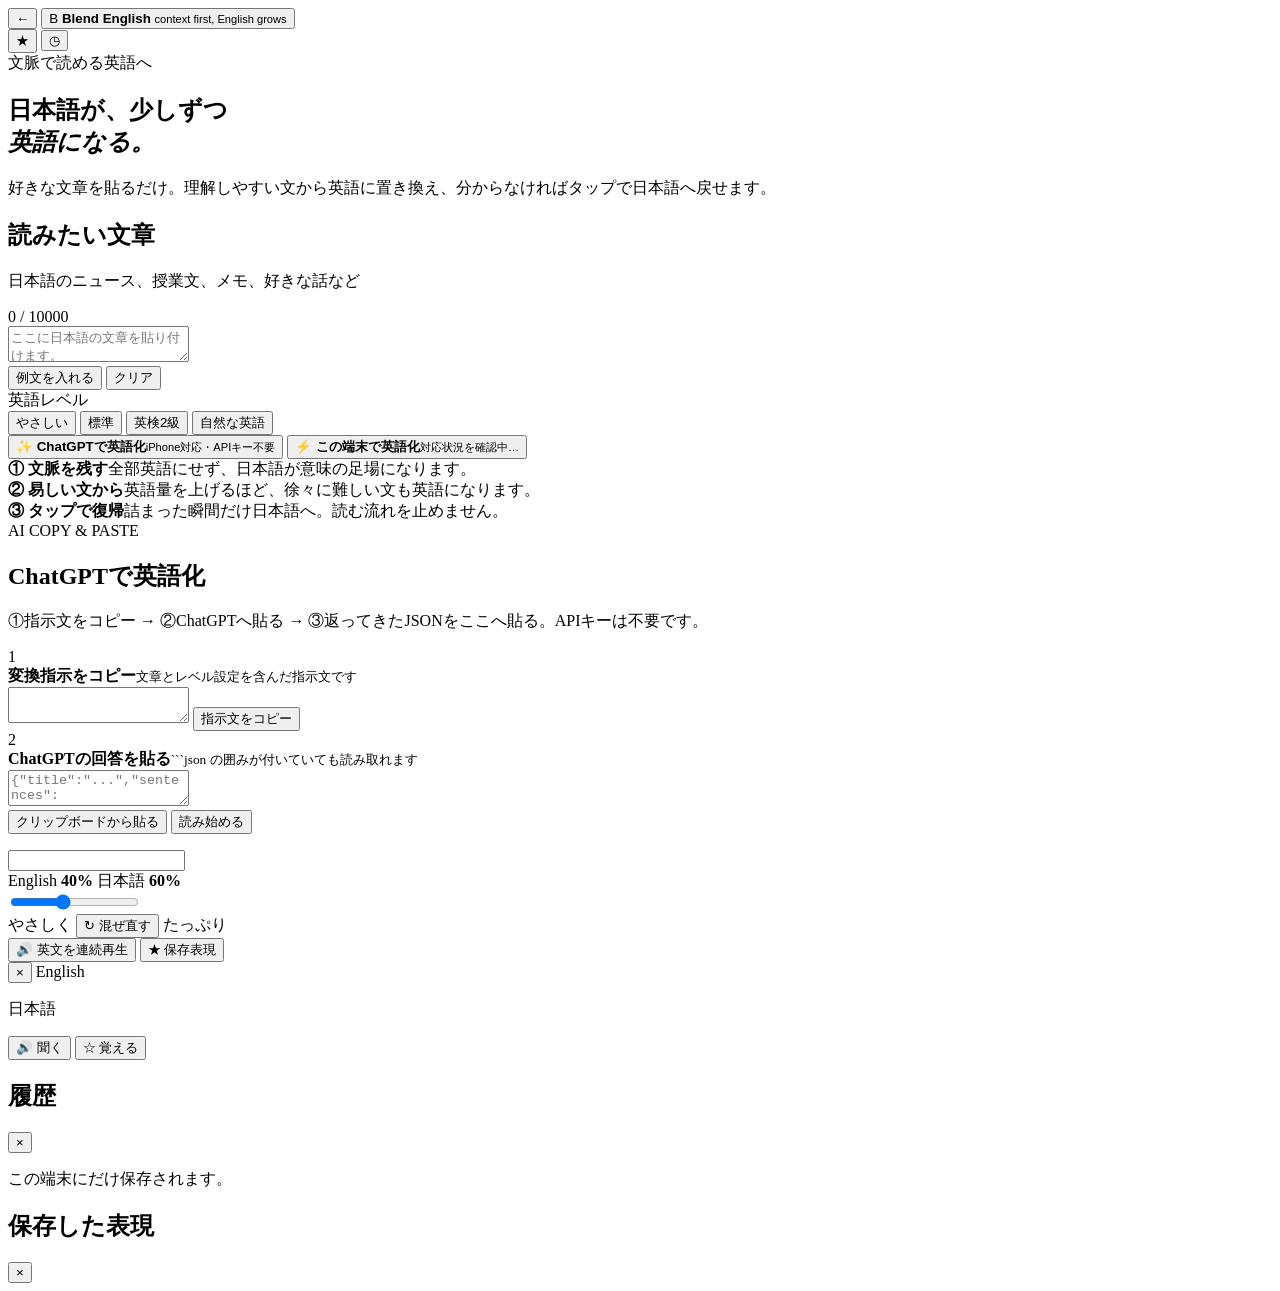
==== index.html @ dd26096a "Add Blend English app shell" ====
<!doctype html>
<html lang="ja">
<head>
  <meta charset="utf-8" />
  <meta name="viewport" content="width=device-width,initial-scale=1,viewport-fit=cover" />
  <meta name="theme-color" content="#f7f5ef" />
  <meta name="description" content="日本語の文脈を残しながら、理解しやすい文から英語に置き換える混合リーダー。" />
  <link rel="manifest" href="manifest.webmanifest" />
  <link rel="icon" href="icons/icon-192.png" />
  <link rel="apple-touch-icon" href="icons/icon-192.png" />
  <link rel="stylesheet" href="styles.css" />
  <title>Blend English</title>
</head>
<body>
  <div id="app">
    <header class="topbar">
      <button class="icon-btn hidden" id="backBtn" aria-label="戻る">←</button>
      <button class="brand" id="homeBtn" aria-label="ホーム">
        <span class="brand-mark">B</span>
        <span>
          <strong>Blend English</strong>
          <small>context first, English grows</small>
        </span>
      </button>
      <div class="top-actions">
        <button class="icon-btn" id="savedBtn" aria-label="保存した表現">★</button>
        <button class="icon-btn" id="historyBtn" aria-label="履歴">◷</button>
      </div>
    </header>

    <main>
      <section id="homeView" class="view active">
        <div class="hero">
          <span class="eyebrow">文脈で読める英語へ</span>
          <h1>日本語が、少しずつ<br><em>英語になる。</em></h1>
          <p>好きな文章を貼るだけ。理解しやすい文から英語に置き換え、分からなければタップで日本語へ戻せます。</p>
        </div>

        <section class="card input-card">
          <div class="section-head">
            <div>
              <h2>読みたい文章</h2>
              <p>日本語のニュース、授業文、メモ、好きな話など</p>
            </div>
            <span id="charCount">0 / 10000</span>
          </div>
          <textarea id="sourceText" maxlength="10000" placeholder="ここに日本語の文章を貼り付けます。&#10;&#10;例：今日は放課後に図書館へ行った。読みたかった本を見つけて、気づけば一時間も読んでいた。"></textarea>

          <div class="quick-row">
            <button class="text-btn" id="sampleBtn">例文を入れる</button>
            <button class="text-btn" id="clearBtn">クリア</button>
          </div>

          <div class="level-block">
            <span class="label">英語レベル</span>
            <div class="chips" id="levelChips">
              <button data-level="easy">やさしい</button>
              <button data-level="standard" class="selected">標準</button>
              <button data-level="eiken2">英検2級</button>
              <button data-level="advanced">自然な英語</button>
            </div>
          </div>

          <div class="create-actions">
            <button class="primary-btn" id="aiPrepBtn">
              <span>✨</span>
              <span><strong>ChatGPTで英語化</strong><small>iPhone対応・APIキー不要</small></span>
            </button>
            <button class="secondary-btn" id="browserTranslateBtn">
              <span>⚡</span>
              <span><strong>この端末で英語化</strong><small id="browserAiStatus">対応状況を確認中…</small></span>
            </button>
          </div>
        </section>

        <section class="mini-info">
          <article><strong>① 文脈を残す</strong><span>全部英語にせず、日本語が意味の足場になります。</span></article>
          <article><strong>② 易しい文から</strong><span>英語量を上げるほど、徐々に難しい文も英語になります。</span></article>
          <article><strong>③ タップで復帰</strong><span>詰まった瞬間だけ日本語へ。読む流れを止めません。</span></article>
        </section>
      </section>

      <section id="importView" class="view">
        <div class="page-title">
          <span class="eyebrow">AI COPY & PASTE</span>
          <h1>ChatGPTで英語化</h1>
          <p>①指示文をコピー → ②ChatGPTへ貼る → ③返ってきたJSONをここへ貼る。APIキーは不要です。</p>
        </div>

        <section class="card">
          <div class="step-head"><span>1</span><div><strong>変換指示をコピー</strong><small>文章とレベル設定を含んだ指示文です</small></div></div>
          <textarea id="promptOutput" class="mono" readonly></textarea>
          <button class="primary-btn compact" id="copyPromptBtn">指示文をコピー</button>
        </section>

        <section class="card">
          <div class="step-head"><span>2</span><div><strong>ChatGPTの回答を貼る</strong><small>```json の囲みが付いていても読み取れます</small></div></div>
          <textarea id="jsonInput" class="mono" placeholder='{"title":"...","sentences":[{"ja":"...","en":"...","difficulty":1}]}'></textarea>
          <div class="inline-actions">
            <button class="secondary-btn compact" id="pasteJsonBtn">クリップボードから貼る</button>
            <button class="primary-btn compact" id="importJsonBtn">読み始める</button>
          </div>
          <p class="error-text hidden" id="jsonError"></p>
        </section>
      </section>

      <section id="readerView" class="view">
        <div class="reader-toolbar">
          <div class="reader-title-wrap">
            <input id="readerTitle" class="reader-title" aria-label="タイトル" />
            <span id="readerMeta"></span>
          </div>

          <div class="mix-control card">
            <div class="mix-head">
              <span>English <strong id="mixValue">40%</strong></span>
              <span>日本語 <strong id="jaValue">60%</strong></span>
            </div>
            <input id="mixSlider" type="range" min="0" max="100" step="10" value="40" />
            <div class="mix-foot">
              <span>やさしく</span>
              <button id="remixBtn" class="text-btn">↻ 混ぜ直す</button>
              <span>たっぷり</span>
            </div>
          </div>
        </div>

        <article id="readerArticle" class="reader-article card" aria-live="polite"></article>

        <div class="reader-bottom">
          <button id="speakAllBtn">🔊 英文を連続再生</button>
          <button id="readerSavedBtn">★ 保存表現</button>
        </div>
      </section>
    </main>
  </div>

  <div id="sentenceSheet" class="sheet hidden" role="dialog" aria-modal="true">
    <div class="sheet-backdrop" data-close-sheet></div>
    <div class="sheet-panel">
      <div class="sheet-handle"></div>
      <button class="sheet-close" data-close-sheet>×</button>
      <span class="sheet-label">English</span>
      <p id="sheetEn" class="sheet-en"></p>
      <span class="sheet-label">日本語</span>
      <p id="sheetJa" class="sheet-ja"></p>
      <div class="sheet-actions">
        <button id="sheetSpeakBtn">🔊 聞く</button>
        <button id="sheetSaveBtn">☆ 覚える</button>
      </div>
    </div>
  </div>

  <div id="historyModal" class="modal hidden" role="dialog" aria-modal="true">
    <div class="modal-backdrop" data-close-modal="historyModal"></div>
    <section class="modal-panel">
      <div class="modal-head"><h2>履歴</h2><button data-close-modal="historyModal">×</button></div>
      <p class="modal-note">この端末にだけ保存されます。</p>
      <div id="historyList" class="list"></div>
    </section>
  </div>

  <div id="savedModal" class="modal hidden" role="dialog" aria-modal="true">
    <div class="modal-backdrop" data-close-modal="savedModal"></div>
    <section class="modal-panel">
      <div class="modal-head"><h2>保存した表現</h2><button data-close-modal="savedModal">×</button></div>
      <div id="savedList" class="list"></div>
    </section>
  </div>

  <div id="toast" class="toast hidden" role="status"></div>
  <script src="app.js"></script>
</body>
</html>
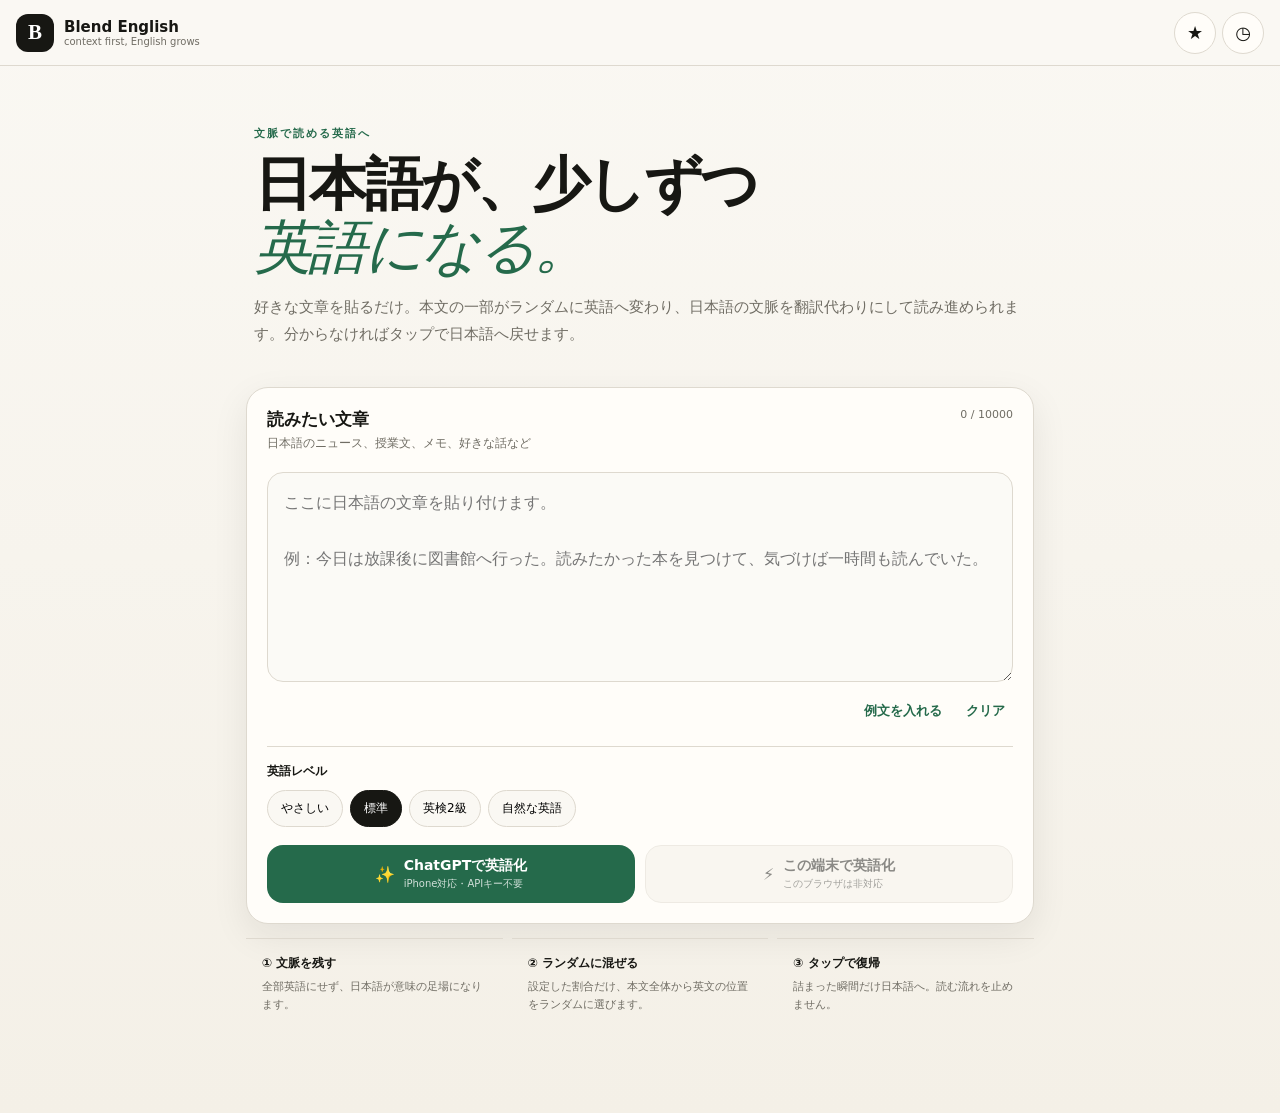
==== commit e2bfca60: "Explain random Japanese-English mixing" ====
--- a/index.html
+++ b/index.html
@@ -4,7 +4,7 @@
   <meta charset="utf-8" />
   <meta name="viewport" content="width=device-width,initial-scale=1,viewport-fit=cover" />
   <meta name="theme-color" content="#f7f5ef" />
-  <meta name="description" content="日本語の文脈を残しながら、理解しやすい文から英語に置き換える混合リーダー。" />
+  <meta name="description" content="日本語本文の一部をランダムに英語へ置き換え、日英ミックスで読む混合リーダー。" />
   <link rel="manifest" href="manifest.webmanifest" />
   <link rel="icon" href="icons/icon-192.png" />
   <link rel="apple-touch-icon" href="icons/icon-192.png" />
@@ -33,7 +33,7 @@
         <div class="hero">
           <span class="eyebrow">文脈で読める英語へ</span>
           <h1>日本語が、少しずつ<br><em>英語になる。</em></h1>
-          <p>好きな文章を貼るだけ。理解しやすい文から英語に置き換え、分からなければタップで日本語へ戻せます。</p>
+          <p>好きな文章を貼るだけ。本文の一部がランダムに英語へ変わり、日本語の文脈を翻訳代わりにして読み進められます。分からなければタップで日本語へ戻せます。</p>
         </div>
 
         <section class="card input-card">
@@ -75,7 +75,7 @@
 
         <section class="mini-info">
           <article><strong>① 文脈を残す</strong><span>全部英語にせず、日本語が意味の足場になります。</span></article>
-          <article><strong>② 易しい文から</strong><span>英語量を上げるほど、徐々に難しい文も英語になります。</span></article>
+          <article><strong>② ランダムに混ぜる</strong><span>設定した割合だけ、本文全体から英文の位置をランダムに選びます。</span></article>
           <article><strong>③ タップで復帰</strong><span>詰まった瞬間だけ日本語へ。読む流れを止めません。</span></article>
         </section>
       </section>
--- a/styles.css
+++ b/styles.css
@@ -0,0 +1 @@
+:root{--bg:#f6f3ec;--paper:#fffdf9;--ink:#171713;--muted:#706d64;--line:#ded9cf;--accent:#256a4b;--soft:#e7f1eb;--shadow:0 12px 36px rgba(31,28,20,.08);font-family:ui-rounded,"Hiragino Sans","Yu Gothic",system-ui,-apple-system,sans-serif}*{box-sizing:border-box}html{background:var(--bg);color:var(--ink);-webkit-text-size-adjust:100%}body{margin:0;min-height:100vh;background:linear-gradient(#faf8f3,#f4f0e7);padding-bottom:calc(24px + env(safe-area-inset-bottom))}button,input,textarea{font:inherit}button{cursor:pointer}.hidden{display:none!important}.topbar{min-height:66px;position:sticky;top:0;z-index:20;display:flex;align-items:center;gap:10px;padding:calc(8px + env(safe-area-inset-top)) max(16px,env(safe-area-inset-right)) 8px max(16px,env(safe-area-inset-left));background:rgba(250,248,243,.94);backdrop-filter:blur(18px);border-bottom:1px solid var(--line)}.brand{display:flex;align-items:center;gap:10px;border:0;background:transparent;text-align:left;padding:0;min-width:0;flex:1;color:inherit}.brand-mark{display:grid;place-items:center;width:38px;height:38px;border-radius:12px;background:var(--ink);color:#fff;font:700 21px Georgia}.brand strong{display:block;font-size:15px}.brand small{display:block;color:var(--muted);font-size:10px}.top-actions{display:flex;gap:6px}.icon-btn{width:42px;height:42px;border:1px solid var(--line);background:var(--paper);border-radius:50%;font-size:18px;color:inherit}main{width:min(820px,100%);margin:auto;padding:24px max(16px,env(safe-area-inset-left)) 60px}.view{display:none}.view.active{display:block}.hero{padding:32px 8px 24px}.eyebrow{font-size:11px;letter-spacing:.18em;font-weight:800;color:var(--accent)}.hero h1,.page-title h1{font-size:clamp(34px,9vw,58px);line-height:1.08;letter-spacing:-.045em;margin:12px 0 14px}.hero h1 em{font-family:Georgia,serif;font-weight:500;color:var(--accent)}.hero p,.page-title p{color:var(--muted);line-height:1.8;font-size:15px}.card{background:var(--paper);border:1px solid var(--line);border-radius:22px;box-shadow:var(--shadow)}.input-card{padding:20px}.section-head{display:flex;justify-content:space-between;gap:12px}.section-head h2{font-size:17px;margin:0}.section-head p{font-size:12px;color:var(--muted);margin:4px 0}.section-head>span{font-size:11px;color:var(--muted)}textarea{width:100%;border:1px solid var(--line);background:#fbfaf6;border-radius:16px;padding:16px;color:inherit;resize:vertical;line-height:1.75}#sourceText{min-height:210px;margin-top:16px;font-size:16px}.quick-row{display:flex;justify-content:flex-end;gap:8px;margin:8px 0 18px}.text-btn{border:0;background:transparent;color:var(--accent);font-size:13px;font-weight:700;padding:8px}.level-block{border-top:1px solid var(--line);padding-top:16px}.label{display:block;font-size:12px;font-weight:800;margin-bottom:10px}.chips{display:flex;gap:7px;flex-wrap:wrap}.chips button{border:1px solid var(--line);background:#faf8f3;border-radius:999px;padding:9px 13px;font-size:12px}.chips button.selected{background:var(--ink);border-color:var(--ink);color:#fff}.create-actions{display:grid;grid-template-columns:1fr 1fr;gap:10px;margin-top:18px}.primary-btn,.secondary-btn{min-height:58px;border-radius:16px;padding:10px 14px;display:flex;align-items:center;justify-content:center;gap:9px;border:0;text-align:left}.primary-btn{background:var(--accent);color:#fff}.secondary-btn{background:#f4f1e9;color:inherit;border:1px solid var(--line)}.primary-btn strong,.secondary-btn strong{display:block;font-size:14px}.primary-btn small,.secondary-btn small{display:block;font-size:10px;opacity:.78;margin-top:2px}.primary-btn.compact,.secondary-btn.compact{min-height:46px;font-weight:800;text-align:center}.secondary-btn:disabled{opacity:.5}.mini-info{display:grid;grid-template-columns:repeat(3,1fr);gap:9px;margin-top:14px}.mini-info article{padding:16px;border-top:1px solid var(--line)}.mini-info strong{display:block;font-size:12px}.mini-info span{display:block;color:var(--muted);font-size:11px;line-height:1.6;margin-top:6px}.page-title{padding:22px 8px}.page-title h1{font-size:36px}.step-head{display:flex;gap:12px;align-items:center;margin-bottom:14px}.step-head>span{display:grid;place-items:center;width:32px;height:32px;border-radius:50%;background:var(--soft);color:var(--accent);font-weight:900}.step-head strong,.step-head small{display:block}.step-head small{font-size:11px;color:var(--muted);margin-top:3px}#importView .card{padding:18px;margin-bottom:12px}.mono{font-family:ui-monospace,SFMono-Regular,Menlo,monospace;font-size:11px;min-height:210px}.inline-actions{display:flex;gap:8px;margin-top:10px}.inline-actions>*{flex:1}.error-text{color:#a5382b;font-size:12px}.reader-toolbar{display:grid;gap:12px;margin-bottom:12px}.reader-title-wrap{padding:4px}.reader-title{width:100%;border:0;background:transparent;font-size:24px;font-weight:800;color:inherit;padding:2px 0}.reader-title-wrap>span{display:block;color:var(--muted);font-size:11px;margin-top:5px}.mix-control{padding:15px 16px}.mix-head,.mix-foot{display:flex;justify-content:space-between;align-items:center;font-size:12px}.mix-head strong{font-size:16px}.mix-foot{font-size:10px;color:var(--muted)}#mixSlider{width:100%;accent-color:var(--accent);margin:10px 0}.reader-article{padding:clamp(18px,5vw,34px);font-family:"Hiragino Mincho ProN","Yu Mincho",Georgia,serif;font-size:clamp(18px,4.8vw,22px);line-height:2.05;min-height:280px}.sentence{border:0;background:transparent;padding:0 2px;color:inherit;font:inherit;line-height:inherit;text-align:left;border-radius:5px}.sentence.english{font-family:Georgia,serif;background:linear-gradient(transparent 62%,rgba(37,106,75,.16) 62%);color:#163d2d}.reader-bottom,.sheet-actions{display:grid;grid-template-columns:1fr 1fr;gap:8px;margin-top:12px}.reader-bottom button,.sheet-actions button{min-height:46px;border:1px solid var(--line);background:var(--paper);border-radius:14px;font-weight:800;color:inherit}.sheet{position:fixed;inset:0;z-index:50}.sheet-backdrop,.modal-backdrop{position:absolute;inset:0;background:rgba(18,18,15,.32);backdrop-filter:blur(4px)}.sheet-panel{position:absolute;left:0;right:0;bottom:0;background:var(--paper);border-radius:24px 24px 0 0;padding:12px 20px calc(20px + env(safe-area-inset-bottom));max-height:70vh;overflow:auto}.sheet-handle{width:40px;height:4px;border-radius:99px;background:var(--line);margin:0 auto 14px}.sheet-close{position:absolute;right:14px;top:12px;border:0;background:transparent;font-size:25px;color:inherit}.sheet-label{font-size:10px;letter-spacing:.12em;font-weight:800;color:var(--muted)}.sheet-en{font:21px/1.6 Georgia,serif}.sheet-ja{font-size:15px;line-height:1.8}.modal{position:fixed;inset:0;z-index:45}.modal-panel{position:absolute;top:max(70px,env(safe-area-inset-top));right:12px;bottom:12px;width:min(430px,calc(100% - 24px));background:var(--paper);border-radius:24px;padding:18px;overflow:auto;box-shadow:var(--shadow)}.modal-head{display:flex;justify-content:space-between;align-items:center}.modal-head h2{margin:0}.modal-head button{border:0;background:transparent;font-size:25px;color:inherit}.modal-note{color:var(--muted);font-size:11px}.list{display:grid;gap:8px;margin-top:14px}.list-item{border:1px solid var(--line);border-radius:15px;padding:13px;background:#fbfaf6}.list-item strong{display:block}.list-item small,.list-item p{display:block;color:var(--muted);font-size:11px;line-height:1.6}.list-actions{display:flex;gap:7px;margin-top:10px}.list-actions button{border:1px solid var(--line);background:var(--paper);border-radius:10px;padding:7px 10px}.toast{position:fixed;left:50%;bottom:calc(18px + env(safe-area-inset-bottom));transform:translateX(-50%);z-index:80;background:var(--ink);color:#fff;padding:11px 15px;border-radius:999px;font-size:12px;box-shadow:var(--shadow)}.empty{padding:30px 10px;text-align:center;color:var(--muted)}@media(max-width:620px){.brand small{display:none}.create-actions{grid-template-columns:1fr}.mini-info{grid-template-columns:1fr}.inline-actions{flex-direction:column}}@media(prefers-color-scheme:dark){:root{--bg:#151714;--paper:#1d201c;--ink:#f3f1e9;--muted:#aaa89f;--line:#383b35;--accent:#80d3a6;--soft:#25382d}body{background:#151714}.topbar{background:rgba(24,26,23,.94)}textarea,.secondary-btn,.chips button,.list-item{background:#20231f}.sentence.english{color:#a6e9c2}}
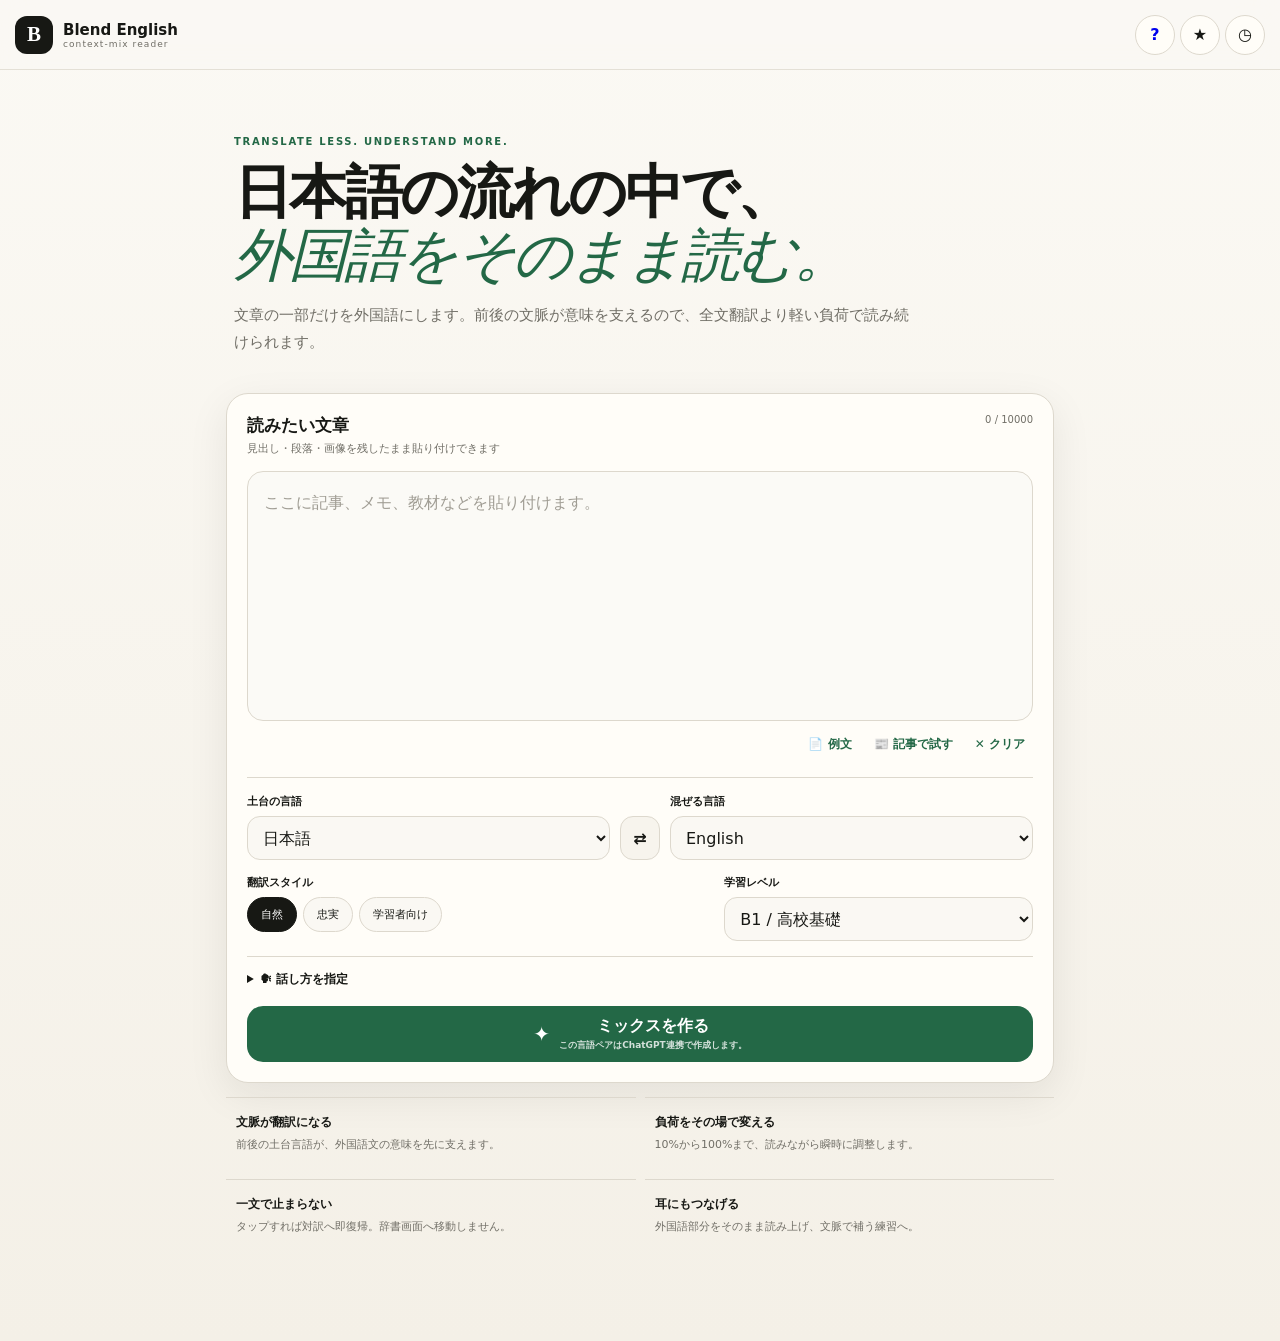
==== commit cef2b249: "Align reader with Mazelingo core and add adaptive learning features" ====
--- a/index.html
+++ b/index.html
@@ -1,174 +1,65 @@
 <!doctype html>
 <html lang="ja">
 <head>
-  <meta charset="utf-8" />
-  <meta name="viewport" content="width=device-width,initial-scale=1,viewport-fit=cover" />
-  <meta name="theme-color" content="#f7f5ef" />
-  <meta name="description" content="日本語本文の一部をランダムに英語へ置き換え、日英ミックスで読む混合リーダー。" />
-  <link rel="manifest" href="manifest.webmanifest" />
-  <link rel="icon" href="icons/icon-192.png" />
-  <link rel="apple-touch-icon" href="icons/icon-192.png" />
-  <link rel="stylesheet" href="styles.css" />
+  <meta charset="utf-8">
+  <meta name="viewport" content="width=device-width,initial-scale=1,viewport-fit=cover">
+  <meta name="theme-color" content="#f7f4ed">
+  <meta name="description" content="日本語と外国語を文単位で混ぜ、文脈から意味をつかむ多言語ミックスリーダー。">
+  <link rel="manifest" href="manifest.webmanifest">
+  <link rel="apple-touch-icon" href="icons/icon-192.png">
+  <link rel="icon" href="icons/icon-192.png">
+  <link rel="stylesheet" href="styles.css">
   <title>Blend English</title>
 </head>
 <body>
-  <div id="app">
-    <header class="topbar">
-      <button class="icon-btn hidden" id="backBtn" aria-label="戻る">←</button>
-      <button class="brand" id="homeBtn" aria-label="ホーム">
-        <span class="brand-mark">B</span>
-        <span>
-          <strong>Blend English</strong>
-          <small>context first, English grows</small>
-        </span>
-      </button>
-      <div class="top-actions">
-        <button class="icon-btn" id="savedBtn" aria-label="保存した表現">★</button>
-        <button class="icon-btn" id="historyBtn" aria-label="履歴">◷</button>
+<div id="app">
+  <header class="topbar">
+    <button id="backBtn" class="round-btn hidden" aria-label="戻る">←</button>
+    <button id="homeBtn" class="brand" aria-label="ホーム">
+      <span class="brand-mark">B</span>
+      <span class="brand-copy"><strong>Blend English</strong><small>context-mix reader</small></span>
+    </button>
+    <nav class="top-actions" aria-label="メニュー">
+      <a class="round-btn" href="manual.html" aria-label="使い方">?</a>
+      <button id="savedBtn" class="round-btn" aria-label="保存した表現">★</button>
+      <button id="historyBtn" class="round-btn" aria-label="履歴">◷</button>
+    </nav>
+  </header>
+  <main>
+    <section id="homeView" class="view active">
+      <div class="hero">
+        <span class="eyebrow">TRANSLATE LESS. UNDERSTAND MORE.</span>
+        <h1>日本語の流れの中で、<br><em>外国語をそのまま読む。</em></h1>
+        <p>文章の一部だけを外国語にします。前後の文脈が意味を支えるので、全文翻訳より軽い負荷で読み続けられます。</p>
       </div>
-    </header>
-
-    <main>
-      <section id="homeView" class="view active">
-        <div class="hero">
-          <span class="eyebrow">文脈で読める英語へ</span>
-          <h1>日本語が、少しずつ<br><em>英語になる。</em></h1>
-          <p>好きな文章を貼るだけ。本文の一部がランダムに英語へ変わり、日本語の文脈を翻訳代わりにして読み進められます。分からなければタップで日本語へ戻せます。</p>
+      <section class="card composer">
+        <div class="section-head"><div><h2>読みたい文章</h2><p>見出し・段落・画像を残したまま貼り付けできます</p></div><span id="charCount">0 / 10000</span></div>
+        <div id="sourceEditor" class="rich-editor" contenteditable="true" role="textbox" aria-multiline="true" data-placeholder="ここに記事、メモ、教材などを貼り付けます。"></div>
+        <div class="editor-tools"><button id="sampleBtn" class="ghost-btn">📄 例文</button><button id="articleSampleBtn" class="ghost-btn">📰 記事で試す</button><button id="clearBtn" class="ghost-btn">✕ クリア</button></div>
+        <div class="settings-grid">
+          <label class="field"><span>土台の言語</span><select id="sourceLang"></select></label>
+          <div class="swap-wrap"><button id="swapLangBtn" class="swap-btn" aria-label="言語を入れ替える">⇄</button></div>
+          <label class="field"><span>混ぜる言語</span><select id="targetLang"></select></label>
         </div>
-
-        <section class="card input-card">
-          <div class="section-head">
-            <div>
-              <h2>読みたい文章</h2>
-              <p>日本語のニュース、授業文、メモ、好きな話など</p>
-            </div>
-            <span id="charCount">0 / 10000</span>
-          </div>
-          <textarea id="sourceText" maxlength="10000" placeholder="ここに日本語の文章を貼り付けます。&#10;&#10;例：今日は放課後に図書館へ行った。読みたかった本を見つけて、気づけば一時間も読んでいた。"></textarea>
-
-          <div class="quick-row">
-            <button class="text-btn" id="sampleBtn">例文を入れる</button>
-            <button class="text-btn" id="clearBtn">クリア</button>
-          </div>
-
-          <div class="level-block">
-            <span class="label">英語レベル</span>
-            <div class="chips" id="levelChips">
-              <button data-level="easy">やさしい</button>
-              <button data-level="standard" class="selected">標準</button>
-              <button data-level="eiken2">英検2級</button>
-              <button data-level="advanced">自然な英語</button>
-            </div>
-          </div>
-
-          <div class="create-actions">
-            <button class="primary-btn" id="aiPrepBtn">
-              <span>✨</span>
-              <span><strong>ChatGPTで英語化</strong><small>iPhone対応・APIキー不要</small></span>
-            </button>
-            <button class="secondary-btn" id="browserTranslateBtn">
-              <span>⚡</span>
-              <span><strong>この端末で英語化</strong><small id="browserAiStatus">対応状況を確認中…</small></span>
-            </button>
-          </div>
-        </section>
-
-        <section class="mini-info">
-          <article><strong>① 文脈を残す</strong><span>全部英語にせず、日本語が意味の足場になります。</span></article>
-          <article><strong>② ランダムに混ぜる</strong><span>設定した割合だけ、本文全体から英文の位置をランダムに選びます。</span></article>
-          <article><strong>③ タップで復帰</strong><span>詰まった瞬間だけ日本語へ。読む流れを止めません。</span></article>
-        </section>
+        <div class="subsettings">
+          <div><span class="mini-label">翻訳スタイル</span><div class="chips" id="styleChips"><button data-style="natural" class="selected">自然</button><button data-style="faithful">忠実</button><button data-style="learner">学習者向け</button></div></div>
+          <label class="field compact-field"><span>学習レベル</span><select id="levelSelect"><option value="A1-A2">A1–A2 / 中学基礎</option><option value="B1" selected>B1 / 高校基礎</option><option value="B1-B2">B1–B2 / 英検2級</option><option value="B2-C1">B2–C1 / 英検準1級〜</option><option value="native">自然な大人表現</option></select></label>
+        </div>
+        <details class="speech-settings"><summary>🗣 話し方を指定</summary><div class="speech-grid">
+          <label class="field"><span>話者</span><select id="speakerGender"><option value="unspecified">指定なし</option><option value="female">女性</option><option value="male">男性</option></select></label>
+          <label class="field"><span>丁寧さ</span><select id="politeness"><option value="normal">普通</option><option value="polite">丁寧</option><option value="casual">くだけた表現</option></select></label>
+          <label class="field"><span>相手</span><select id="audience"><option value="general">一般</option><option value="senior">目上</option><option value="friend">友達</option><option value="business">仕事相手</option></select></label>
+          <label class="field"><span>補足</span><input id="speechNote" maxlength="200" placeholder="例：自分は女性、相手は目上の男性"></label>
+        </div><p class="hint">性別・敬語・相手との関係で表現が変わる言語の訳し分けに使います。</p></details>
+        <button id="createMixBtn" class="primary-btn"><span class="primary-icon">✦</span><span><strong>ミックスを作る</strong><small id="translationStatus">この端末で可能なら直接翻訳。非対応時はChatGPT連携へ。</small></span></button>
       </section>
-
-      <section id="importView" class="view">
-        <div class="page-title">
-          <span class="eyebrow">AI COPY & PASTE</span>
-          <h1>ChatGPTで英語化</h1>
-          <p>①指示文をコピー → ②ChatGPTへ貼る → ③返ってきたJSONをここへ貼る。APIキーは不要です。</p>
-        </div>
-
-        <section class="card">
-          <div class="step-head"><span>1</span><div><strong>変換指示をコピー</strong><small>文章とレベル設定を含んだ指示文です</small></div></div>
-          <textarea id="promptOutput" class="mono" readonly></textarea>
-          <button class="primary-btn compact" id="copyPromptBtn">指示文をコピー</button>
-        </section>
-
-        <section class="card">
-          <div class="step-head"><span>2</span><div><strong>ChatGPTの回答を貼る</strong><small>```json の囲みが付いていても読み取れます</small></div></div>
-          <textarea id="jsonInput" class="mono" placeholder='{"title":"...","sentences":[{"ja":"...","en":"...","difficulty":1}]}'></textarea>
-          <div class="inline-actions">
-            <button class="secondary-btn compact" id="pasteJsonBtn">クリップボードから貼る</button>
-            <button class="primary-btn compact" id="importJsonBtn">読み始める</button>
-          </div>
-          <p class="error-text hidden" id="jsonError"></p>
-        </section>
-      </section>
-
-      <section id="readerView" class="view">
-        <div class="reader-toolbar">
-          <div class="reader-title-wrap">
-            <input id="readerTitle" class="reader-title" aria-label="タイトル" />
-            <span id="readerMeta"></span>
-          </div>
-
-          <div class="mix-control card">
-            <div class="mix-head">
-              <span>English <strong id="mixValue">40%</strong></span>
-              <span>日本語 <strong id="jaValue">60%</strong></span>
-            </div>
-            <input id="mixSlider" type="range" min="0" max="100" step="10" value="40" />
-            <div class="mix-foot">
-              <span>やさしく</span>
-              <button id="remixBtn" class="text-btn">↻ 混ぜ直す</button>
-              <span>たっぷり</span>
-            </div>
-          </div>
-        </div>
-
-        <article id="readerArticle" class="reader-article card" aria-live="polite"></article>
-
-        <div class="reader-bottom">
-          <button id="speakAllBtn">🔊 英文を連続再生</button>
-          <button id="readerSavedBtn">★ 保存表現</button>
-        </div>
-      </section>
-    </main>
-  </div>
-
-  <div id="sentenceSheet" class="sheet hidden" role="dialog" aria-modal="true">
-    <div class="sheet-backdrop" data-close-sheet></div>
-    <div class="sheet-panel">
-      <div class="sheet-handle"></div>
-      <button class="sheet-close" data-close-sheet>×</button>
-      <span class="sheet-label">English</span>
-      <p id="sheetEn" class="sheet-en"></p>
-      <span class="sheet-label">日本語</span>
-      <p id="sheetJa" class="sheet-ja"></p>
-      <div class="sheet-actions">
-        <button id="sheetSpeakBtn">🔊 聞く</button>
-        <button id="sheetSaveBtn">☆ 覚える</button>
-      </div>
-    </div>
-  </div>
-
-  <div id="historyModal" class="modal hidden" role="dialog" aria-modal="true">
-    <div class="modal-backdrop" data-close-modal="historyModal"></div>
-    <section class="modal-panel">
-      <div class="modal-head"><h2>履歴</h2><button data-close-modal="historyModal">×</button></div>
-      <p class="modal-note">この端末にだけ保存されます。</p>
-      <div id="historyList" class="list"></div>
+      <section class="why-grid"><article><strong>文脈が翻訳になる</strong><span>前後の土台言語が、外国語文の意味を先に支えます。</span></article><article><strong>負荷をその場で変える</strong><span>10%から100%まで、読みながら瞬時に調整します。</span></article><article><strong>一文で止まらない</strong><span>タップすれば対訳へ即復帰。辞書画面へ移動しません。</span></article><article><strong>耳にもつなげる</strong><span>外国語部分をそのまま読み上げ、文脈で補う練習へ。</span></article></section>
     </section>
-  </div>
-
-  <div id="savedModal" class="modal hidden" role="dialog" aria-modal="true">
-    <div class="modal-backdrop" data-close-modal="savedModal"></div>
-    <section class="modal-panel">
-      <div class="modal-head"><h2>保存した表現</h2><button data-close-modal="savedModal">×</button></div>
-      <div id="savedList" class="list"></div>
-    </section>
-  </div>
-
-  <div id="toast" class="toast hidden" role="status"></div>
-  <script src="app.js"></script>
-</body>
-</html>
+    <section id="bridgeView" class="view"><div class="page-title"><span class="eyebrow">AI BRIDGE</span><h1>翻訳データを作る</h1><p>iPhoneなど端末内翻訳が使えない場合の経路です。指示文をChatGPTへ渡し、返答を貼り戻します。</p></div><section class="card step-card"><div class="step-head"><b>1</b><div><strong>指示文をコピー</strong><small>言語・話し方・学習レベルを含みます</small></div></div><textarea id="promptOutput" class="codebox" readonly></textarea><button id="copyPromptBtn" class="primary-btn compact">指示文をコピー</button></section><section class="card step-card"><div class="step-head"><b>2</b><div><strong>ChatGPTのJSONを貼る</strong><small>コードブロック付きでも読み取ります</small></div></div><textarea id="jsonInput" class="codebox" placeholder='{"title":"...","translations":[{"id":"s1","source":"...","target":"..."}]}'></textarea><div class="two-actions"><button id="pasteJsonBtn" class="secondary-btn">貼り付け</button><button id="importJsonBtn" class="primary-btn compact">読み始める</button></div><p id="jsonError" class="error-text hidden"></p></section></section>
+    <section id="readerView" class="view"><div class="reader-head"><input id="readerTitle" class="reader-title" aria-label="タイトル"><div id="readerMeta" class="reader-meta"></div></div><section class="card ratio-card"><div class="ratio-labels"><div><span id="targetLangLabel">English</span><strong id="targetPercent">40%</strong></div><div class="right"><span id="sourceLangLabel">日本語</span><strong id="sourcePercent">60%</strong></div></div><div class="ratio-row"><button id="minusRatio" class="ratio-step" aria-label="外国語を10%減らす">−</button><input id="mixSlider" type="range" min="0" max="100" step="10" value="40"><button id="plusRatio" class="ratio-step" aria-label="外国語を10%増やす">＋</button></div><div class="ratio-foot"><span>軽く</span><button id="remixBtn" class="ghost-btn">🔀 混ぜ直す</button><span>深く</span></div></section><article id="readerArticle" class="reader-document card" aria-live="polite"></article><section class="flow-tools card"><button id="speakTargetsBtn">🔊 外国語部分を読む</button><button id="savedInReaderBtn">★ 保存表現</button><button id="resetTapsBtn">↺ 計測リセット</button></section><section class="card learning-meter"><div class="meter-head"><div><span class="eyebrow">FLOW METER</span><h2>今の負荷はどう？</h2></div><span id="revealBadge" class="badge">対訳確認 0文</span></div><div class="meter-bar"><span id="meterFill"></span></div><p id="meterMessage">外国語文を読んで、分からない文だけタップしてください。確認回数から次の比率を提案します。</p><button id="applySuggestionBtn" class="secondary-btn hidden"></button><small class="meter-note">※比率提案はこのアプリ内の操作回数から出す簡易目安です。語学力の診断ではありません。</small></section></section>
+  </main>
+</div>
+<div id="translationBubble" class="translation-bubble hidden" role="dialog" aria-live="polite"><button id="bubbleClose" class="bubble-close" aria-label="閉じる">×</button><span id="bubbleLabel" class="bubble-label"></span><p id="bubbleText"></p><div class="bubble-actions"><button id="bubbleSpeak">🔊 聞く</button><button id="bubbleSave">☆ 覚える</button></div></div>
+<div id="historyModal" class="modal hidden" role="dialog" aria-modal="true"><div class="modal-backdrop" data-close-modal="historyModal"></div><section class="modal-panel"><div class="modal-head"><h2>履歴</h2><button data-close-modal="historyModal">×</button></div><p class="hint">未ログイン方式なので、この端末のブラウザに保存します。</p><div id="historyList" class="list"></div></section></div>
+<div id="savedModal" class="modal hidden" role="dialog" aria-modal="true"><div class="modal-backdrop" data-close-modal="savedModal"></div><section class="modal-panel"><div class="modal-head"><h2>保存した表現</h2><button data-close-modal="savedModal">×</button></div><div id="savedList" class="list"></div></section></div>
+<div id="toast" class="toast hidden" role="status"></div><script src="app.js"></script></body></html>
--- a/styles.css
+++ b/styles.css
@@ -1 +1 @@
-:root{--bg:#f6f3ec;--paper:#fffdf9;--ink:#171713;--muted:#706d64;--line:#ded9cf;--accent:#256a4b;--soft:#e7f1eb;--shadow:0 12px 36px rgba(31,28,20,.08);font-family:ui-rounded,"Hiragino Sans","Yu Gothic",system-ui,-apple-system,sans-serif}*{box-sizing:border-box}html{background:var(--bg);color:var(--ink);-webkit-text-size-adjust:100%}body{margin:0;min-height:100vh;background:linear-gradient(#faf8f3,#f4f0e7);padding-bottom:calc(24px + env(safe-area-inset-bottom))}button,input,textarea{font:inherit}button{cursor:pointer}.hidden{display:none!important}.topbar{min-height:66px;position:sticky;top:0;z-index:20;display:flex;align-items:center;gap:10px;padding:calc(8px + env(safe-area-inset-top)) max(16px,env(safe-area-inset-right)) 8px max(16px,env(safe-area-inset-left));background:rgba(250,248,243,.94);backdrop-filter:blur(18px);border-bottom:1px solid var(--line)}.brand{display:flex;align-items:center;gap:10px;border:0;background:transparent;text-align:left;padding:0;min-width:0;flex:1;color:inherit}.brand-mark{display:grid;place-items:center;width:38px;height:38px;border-radius:12px;background:var(--ink);color:#fff;font:700 21px Georgia}.brand strong{display:block;font-size:15px}.brand small{display:block;color:var(--muted);font-size:10px}.top-actions{display:flex;gap:6px}.icon-btn{width:42px;height:42px;border:1px solid var(--line);background:var(--paper);border-radius:50%;font-size:18px;color:inherit}main{width:min(820px,100%);margin:auto;padding:24px max(16px,env(safe-area-inset-left)) 60px}.view{display:none}.view.active{display:block}.hero{padding:32px 8px 24px}.eyebrow{font-size:11px;letter-spacing:.18em;font-weight:800;color:var(--accent)}.hero h1,.page-title h1{font-size:clamp(34px,9vw,58px);line-height:1.08;letter-spacing:-.045em;margin:12px 0 14px}.hero h1 em{font-family:Georgia,serif;font-weight:500;color:var(--accent)}.hero p,.page-title p{color:var(--muted);line-height:1.8;font-size:15px}.card{background:var(--paper);border:1px solid var(--line);border-radius:22px;box-shadow:var(--shadow)}.input-card{padding:20px}.section-head{display:flex;justify-content:space-between;gap:12px}.section-head h2{font-size:17px;margin:0}.section-head p{font-size:12px;color:var(--muted);margin:4px 0}.section-head>span{font-size:11px;color:var(--muted)}textarea{width:100%;border:1px solid var(--line);background:#fbfaf6;border-radius:16px;padding:16px;color:inherit;resize:vertical;line-height:1.75}#sourceText{min-height:210px;margin-top:16px;font-size:16px}.quick-row{display:flex;justify-content:flex-end;gap:8px;margin:8px 0 18px}.text-btn{border:0;background:transparent;color:var(--accent);font-size:13px;font-weight:700;padding:8px}.level-block{border-top:1px solid var(--line);padding-top:16px}.label{display:block;font-size:12px;font-weight:800;margin-bottom:10px}.chips{display:flex;gap:7px;flex-wrap:wrap}.chips button{border:1px solid var(--line);background:#faf8f3;border-radius:999px;padding:9px 13px;font-size:12px}.chips button.selected{background:var(--ink);border-color:var(--ink);color:#fff}.create-actions{display:grid;grid-template-columns:1fr 1fr;gap:10px;margin-top:18px}.primary-btn,.secondary-btn{min-height:58px;border-radius:16px;padding:10px 14px;display:flex;align-items:center;justify-content:center;gap:9px;border:0;text-align:left}.primary-btn{background:var(--accent);color:#fff}.secondary-btn{background:#f4f1e9;color:inherit;border:1px solid var(--line)}.primary-btn strong,.secondary-btn strong{display:block;font-size:14px}.primary-btn small,.secondary-btn small{display:block;font-size:10px;opacity:.78;margin-top:2px}.primary-btn.compact,.secondary-btn.compact{min-height:46px;font-weight:800;text-align:center}.secondary-btn:disabled{opacity:.5}.mini-info{display:grid;grid-template-columns:repeat(3,1fr);gap:9px;margin-top:14px}.mini-info article{padding:16px;border-top:1px solid var(--line)}.mini-info strong{display:block;font-size:12px}.mini-info span{display:block;color:var(--muted);font-size:11px;line-height:1.6;margin-top:6px}.page-title{padding:22px 8px}.page-title h1{font-size:36px}.step-head{display:flex;gap:12px;align-items:center;margin-bottom:14px}.step-head>span{display:grid;place-items:center;width:32px;height:32px;border-radius:50%;background:var(--soft);color:var(--accent);font-weight:900}.step-head strong,.step-head small{display:block}.step-head small{font-size:11px;color:var(--muted);margin-top:3px}#importView .card{padding:18px;margin-bottom:12px}.mono{font-family:ui-monospace,SFMono-Regular,Menlo,monospace;font-size:11px;min-height:210px}.inline-actions{display:flex;gap:8px;margin-top:10px}.inline-actions>*{flex:1}.error-text{color:#a5382b;font-size:12px}.reader-toolbar{display:grid;gap:12px;margin-bottom:12px}.reader-title-wrap{padding:4px}.reader-title{width:100%;border:0;background:transparent;font-size:24px;font-weight:800;color:inherit;padding:2px 0}.reader-title-wrap>span{display:block;color:var(--muted);font-size:11px;margin-top:5px}.mix-control{padding:15px 16px}.mix-head,.mix-foot{display:flex;justify-content:space-between;align-items:center;font-size:12px}.mix-head strong{font-size:16px}.mix-foot{font-size:10px;color:var(--muted)}#mixSlider{width:100%;accent-color:var(--accent);margin:10px 0}.reader-article{padding:clamp(18px,5vw,34px);font-family:"Hiragino Mincho ProN","Yu Mincho",Georgia,serif;font-size:clamp(18px,4.8vw,22px);line-height:2.05;min-height:280px}.sentence{border:0;background:transparent;padding:0 2px;color:inherit;font:inherit;line-height:inherit;text-align:left;border-radius:5px}.sentence.english{font-family:Georgia,serif;background:linear-gradient(transparent 62%,rgba(37,106,75,.16) 62%);color:#163d2d}.reader-bottom,.sheet-actions{display:grid;grid-template-columns:1fr 1fr;gap:8px;margin-top:12px}.reader-bottom button,.sheet-actions button{min-height:46px;border:1px solid var(--line);background:var(--paper);border-radius:14px;font-weight:800;color:inherit}.sheet{position:fixed;inset:0;z-index:50}.sheet-backdrop,.modal-backdrop{position:absolute;inset:0;background:rgba(18,18,15,.32);backdrop-filter:blur(4px)}.sheet-panel{position:absolute;left:0;right:0;bottom:0;background:var(--paper);border-radius:24px 24px 0 0;padding:12px 20px calc(20px + env(safe-area-inset-bottom));max-height:70vh;overflow:auto}.sheet-handle{width:40px;height:4px;border-radius:99px;background:var(--line);margin:0 auto 14px}.sheet-close{position:absolute;right:14px;top:12px;border:0;background:transparent;font-size:25px;color:inherit}.sheet-label{font-size:10px;letter-spacing:.12em;font-weight:800;color:var(--muted)}.sheet-en{font:21px/1.6 Georgia,serif}.sheet-ja{font-size:15px;line-height:1.8}.modal{position:fixed;inset:0;z-index:45}.modal-panel{position:absolute;top:max(70px,env(safe-area-inset-top));right:12px;bottom:12px;width:min(430px,calc(100% - 24px));background:var(--paper);border-radius:24px;padding:18px;overflow:auto;box-shadow:var(--shadow)}.modal-head{display:flex;justify-content:space-between;align-items:center}.modal-head h2{margin:0}.modal-head button{border:0;background:transparent;font-size:25px;color:inherit}.modal-note{color:var(--muted);font-size:11px}.list{display:grid;gap:8px;margin-top:14px}.list-item{border:1px solid var(--line);border-radius:15px;padding:13px;background:#fbfaf6}.list-item strong{display:block}.list-item small,.list-item p{display:block;color:var(--muted);font-size:11px;line-height:1.6}.list-actions{display:flex;gap:7px;margin-top:10px}.list-actions button{border:1px solid var(--line);background:var(--paper);border-radius:10px;padding:7px 10px}.toast{position:fixed;left:50%;bottom:calc(18px + env(safe-area-inset-bottom));transform:translateX(-50%);z-index:80;background:var(--ink);color:#fff;padding:11px 15px;border-radius:999px;font-size:12px;box-shadow:var(--shadow)}.empty{padding:30px 10px;text-align:center;color:var(--muted)}@media(max-width:620px){.brand small{display:none}.create-actions{grid-template-columns:1fr}.mini-info{grid-template-columns:1fr}.inline-actions{flex-direction:column}}@media(prefers-color-scheme:dark){:root{--bg:#151714;--paper:#1d201c;--ink:#f3f1e9;--muted:#aaa89f;--line:#383b35;--accent:#80d3a6;--soft:#25382d}body{background:#151714}.topbar{background:rgba(24,26,23,.94)}textarea,.secondary-btn,.chips button,.list-item{background:#20231f}.sentence.english{color:#a6e9c2}}+:root{--bg:#f5f2eb;--paper:#fffdf8;--ink:#171814;--muted:#706e66;--line:#ddd8cd;--green:#236846;--green2:#e7f2eb;--warm2:#fff1c9;--red:#a63d32;--shadow:0 12px 40px rgba(31,28,20,.08);--radius:22px;font-family:ui-rounded,"Hiragino Sans","Yu Gothic",system-ui,-apple-system,BlinkMacSystemFont,"Segoe UI",sans-serif}*{box-sizing:border-box}html{background:var(--bg);-webkit-text-size-adjust:100%}body{margin:0;color:var(--ink);background:linear-gradient(180deg,#fbf9f4 0,#f4f0e7 100%);min-height:100vh;padding-bottom:calc(24px + env(safe-area-inset-bottom))}button,input,select,textarea{font:inherit}button{cursor:pointer;color:inherit}.hidden{display:none!important}button:focus-visible,input:focus-visible,select:focus-visible,textarea:focus-visible,[contenteditable]:focus-visible{outline:3px solid rgba(35,104,70,.25);outline-offset:2px}.topbar{height:70px;position:sticky;top:0;z-index:30;display:flex;align-items:center;gap:8px;padding:calc(7px + env(safe-area-inset-top)) max(15px,env(safe-area-inset-right)) 7px max(15px,env(safe-area-inset-left));background:rgba(250,248,243,.92);backdrop-filter:blur(18px);border-bottom:1px solid rgba(221,216,205,.75)}.brand{display:flex;align-items:center;gap:10px;border:0;background:transparent;padding:0;text-align:left;flex:1;min-width:0}.brand-mark{display:grid;place-items:center;width:38px;height:38px;border-radius:12px;background:var(--ink);color:white;font:bold 21px Georgia}.brand-copy strong,.brand-copy small{display:block}.brand-copy strong{font-size:15px}.brand-copy small{font-size:9px;color:var(--muted);letter-spacing:.12em}.top-actions{display:flex;gap:5px}.round-btn{width:40px;height:40px;border:1px solid var(--line);border-radius:50%;display:grid;place-items:center;background:var(--paper);text-decoration:none;font-weight:800}main{width:min(860px,100%);margin:0 auto;padding:26px max(16px,env(safe-area-inset-left)) 64px}.view{display:none}.view.active{display:block}.hero{padding:34px 8px 22px}.eyebrow{font-size:10px;font-weight:900;letter-spacing:.17em;color:var(--green)}.hero h1,.page-title h1{font-size:clamp(34px,8.7vw,58px);line-height:1.08;letter-spacing:-.045em;margin:12px 0 14px}.hero h1 em{font-family:Georgia,"Times New Roman",serif;font-weight:500;color:var(--green)}.hero p,.page-title p{color:var(--muted);font-size:15px;line-height:1.8;max-width:680px}.card{background:var(--paper);border:1px solid var(--line);border-radius:var(--radius);box-shadow:var(--shadow)}.composer{padding:20px}.section-head{display:flex;align-items:flex-start;justify-content:space-between;gap:12px}.section-head h2{font-size:17px;margin:0}.section-head p{font-size:11px;color:var(--muted);margin:4px 0 0}.section-head>span{font-size:10px;color:var(--muted)}.rich-editor{margin-top:15px;min-height:250px;border:1px solid var(--line);background:#fbfaf6;border-radius:16px;padding:16px;line-height:1.85;font-size:16px;overflow-wrap:anywhere}.rich-editor:empty:before{content:attr(data-placeholder);color:#a09d94}.rich-editor img{max-width:100%;height:auto;border-radius:12px;margin:10px 0}.rich-editor h1,.rich-editor h2,.rich-editor h3{line-height:1.35}.rich-editor a{color:var(--green)}.editor-tools{display:flex;gap:6px;justify-content:flex-end;flex-wrap:wrap;padding:7px 0 16px;border-bottom:1px solid var(--line)}.ghost-btn{border:0;background:transparent;color:var(--green);font-size:12px;font-weight:800;padding:8px}.settings-grid{display:grid;grid-template-columns:1fr 44px 1fr;gap:8px;align-items:end;margin-top:16px}.swap-wrap{display:flex;align-items:flex-end;justify-content:center}.swap-btn{width:40px;height:44px;border:1px solid var(--line);border-radius:13px;background:#f7f4ed;font-weight:900}.field span,.mini-label{display:block;font-size:11px;font-weight:800;margin-bottom:7px}.field select,.field input{width:100%;height:44px;border:1px solid var(--line);background:#faf8f3;border-radius:13px;padding:0 11px;color:var(--ink)}.subsettings{display:grid;grid-template-columns:1.5fr 1fr;gap:14px;margin-top:15px}.chips{display:flex;gap:6px;flex-wrap:wrap}.chips button{border:1px solid var(--line);background:#faf8f3;border-radius:999px;padding:9px 13px;font-size:11px}.chips button.selected{background:var(--ink);border-color:var(--ink);color:white}.speech-settings{margin-top:15px;border-top:1px solid var(--line);padding-top:14px}.speech-settings summary{font-size:12px;font-weight:900;cursor:pointer}.speech-grid{display:grid;grid-template-columns:repeat(2,1fr);gap:10px;margin-top:13px}.hint{font-size:11px;line-height:1.65;color:var(--muted)}.primary-btn,.secondary-btn{border:0;border-radius:16px;min-height:54px;padding:10px 15px;display:flex;align-items:center;justify-content:center;gap:9px;font-weight:800}.primary-btn{background:var(--green);color:white}.secondary-btn{background:#f1eee7;border:1px solid var(--line)}.primary-btn>span strong,.primary-btn>span small{display:block}.primary-btn>span small{font-size:9px;opacity:.8;margin-top:2px}.primary-icon{font-size:20px}.composer>.primary-btn{width:100%;margin-top:18px}.primary-btn.compact{min-height:44px}.two-actions{display:grid;grid-template-columns:1fr 1fr;gap:8px;margin-top:8px}.why-grid{display:grid;grid-template-columns:repeat(2,1fr);gap:9px;margin-top:14px}.why-grid article{padding:16px 10px;border-top:1px solid var(--line)}.why-grid strong,.why-grid span{display:block}.why-grid strong{font-size:12px}.why-grid span{font-size:11px;line-height:1.65;color:var(--muted);margin-top:5px}.page-title{padding:22px 8px}.page-title h1{font-size:38px}.step-card{padding:18px;margin-bottom:12px}.step-head{display:flex;align-items:center;gap:11px;margin-bottom:12px}.step-head>b{width:32px;height:32px;border-radius:50%;display:grid;place-items:center;background:var(--green2);color:var(--green)}.step-head strong,.step-head small{display:block}.step-head small{font-size:10px;color:var(--muted);margin-top:3px}.codebox{width:100%;min-height:220px;border:1px solid var(--line);border-radius:14px;background:#fbfaf6;padding:13px;resize:vertical;font:11px/1.6 ui-monospace,SFMono-Regular,Menlo,monospace;color:var(--ink)}.error-text{font-size:11px;color:var(--red);line-height:1.6}.reader-head{padding:6px 4px 10px}.reader-title{width:100%;border:0;background:transparent;font-size:25px;font-weight:900;letter-spacing:-.02em;color:var(--ink)}.reader-meta{font-size:10px;color:var(--muted);margin-top:4px}.ratio-card{padding:14px 16px;margin-bottom:12px}.ratio-labels{display:flex;justify-content:space-between;gap:15px}.ratio-labels div{display:flex;gap:7px;align-items:baseline}.ratio-labels .right{justify-content:flex-end}.ratio-labels span{font-size:11px;color:var(--muted)}.ratio-labels strong{font-size:18px}.ratio-row{display:grid;grid-template-columns:40px 1fr 40px;align-items:center;gap:8px;margin:9px 0 2px}.ratio-step{height:38px;border:1px solid var(--line);background:#f6f2e9;border-radius:12px;font-size:20px}.ratio-row input{width:100%;accent-color:var(--green)}.ratio-foot{display:flex;justify-content:space-between;align-items:center;font-size:9px;color:var(--muted)}.reader-document{padding:clamp(18px,5vw,38px);min-height:300px}.reader-document .block{margin:0 0 1.1em;line-height:2}.reader-document h1.block,.reader-document h2.block,.reader-document h3.block{line-height:1.5;margin-top:1.2em}.reader-document h1.block{font-size:1.55rem}.reader-document h2.block{font-size:1.3rem}.reader-document h3.block{font-size:1.12rem}.reader-document blockquote.block{border-left:3px solid var(--line);padding-left:14px;color:var(--muted)}.reader-image{display:block;max-width:100%;height:auto;border-radius:15px;margin:18px auto}.sentence{border:0;background:transparent;padding:0 2px;margin:0;color:inherit;font-family:"Hiragino Mincho ProN","Yu Mincho",Georgia,serif;font-size:clamp(18px,4.7vw,22px);line-height:2;text-align:left;border-radius:5px}.sentence.target{font-family:Georgia,"Times New Roman",serif;color:#194b35;background:linear-gradient(transparent 64%,rgba(35,104,70,.14) 64%)}.sentence:active{background:var(--warm2)}.sentence.manually-swapped{box-shadow:inset 0 -1px 0 rgba(23,24,20,.2)}.flow-tools{display:grid;grid-template-columns:repeat(3,1fr);gap:7px;padding:10px;margin-top:12px}.flow-tools button{min-height:43px;border:1px solid var(--line);background:#faf8f3;border-radius:12px;font-size:11px;font-weight:800}.learning-meter{padding:18px;margin-top:12px}.meter-head{display:flex;justify-content:space-between;gap:12px;align-items:flex-start}.meter-head h2{font-size:18px;margin:5px 0 0}.badge{background:var(--green2);color:var(--green);border-radius:999px;padding:7px 10px;font-size:10px;font-weight:900;white-space:nowrap}.meter-bar{height:8px;background:#ebe7dd;border-radius:999px;overflow:hidden;margin:16px 0 10px}.meter-bar span{display:block;height:100%;width:0;background:var(--green);border-radius:999px;transition:width .25s}.learning-meter p{font-size:12px;line-height:1.7;color:var(--muted)}.learning-meter .secondary-btn{width:100%;margin:9px 0}.meter-note{display:block;color:var(--muted);font-size:9px;line-height:1.5}.translation-bubble{position:fixed;z-index:70;width:min(360px,calc(100vw - 24px));background:var(--ink);color:white;border-radius:16px;padding:14px 15px 12px;box-shadow:0 18px 50px rgba(0,0,0,.25)}.translation-bubble:after{content:"";position:absolute;bottom:-8px;left:var(--arrow-left,50%);border:8px solid transparent;border-top-color:var(--ink);border-bottom:0}.bubble-close{position:absolute;right:8px;top:6px;border:0;background:transparent;color:white;font-size:20px}.bubble-label{font-size:9px;letter-spacing:.12em;opacity:.65;text-transform:uppercase}.translation-bubble p{font-size:15px;line-height:1.65;margin:7px 24px 10px 0}.bubble-actions{display:flex;gap:7px}.bubble-actions button{border:1px solid rgba(255,255,255,.22);background:rgba(255,255,255,.08);color:white;border-radius:10px;padding:7px 10px;font-size:10px}.modal{position:fixed;inset:0;z-index:60}.modal-backdrop{position:absolute;inset:0;background:rgba(14,15,12,.3);backdrop-filter:blur(4px)}.modal-panel{position:absolute;top:max(72px,env(safe-area-inset-top));right:12px;bottom:12px;width:min(430px,calc(100% - 24px));background:var(--paper);border-radius:22px;padding:18px;overflow:auto;box-shadow:var(--shadow)}.modal-head{display:flex;justify-content:space-between;align-items:center}.modal-head h2{margin:0}.modal-head button{border:0;background:transparent;font-size:24px}.list{display:grid;gap:8px;margin-top:12px}.list-item{padding:13px;border:1px solid var(--line);border-radius:14px;background:#fbfaf6}.list-item strong,.list-item small,.list-item p{display:block}.list-item small{font-size:10px;color:var(--muted);margin-top:4px}.list-item p{font-size:11px;color:var(--muted);line-height:1.6;margin:7px 0}.list-actions{display:flex;gap:7px}.list-actions button{border:1px solid var(--line);background:var(--paper);border-radius:9px;padding:7px 9px;font-size:10px}.empty{text-align:center;color:var(--muted);font-size:12px;padding:28px 10px}.toast{position:fixed;z-index:100;left:50%;bottom:calc(18px + env(safe-area-inset-bottom));transform:translateX(-50%);background:var(--ink);color:white;border-radius:999px;padding:10px 15px;font-size:11px;box-shadow:var(--shadow);max-width:calc(100% - 24px);text-align:center}@media(max-width:650px){.topbar{height:64px}.brand-copy small{display:none}.hero{padding-top:24px}.settings-grid{grid-template-columns:1fr 38px 1fr}.subsettings{grid-template-columns:1fr}.speech-grid{grid-template-columns:1fr}.why-grid{grid-template-columns:1fr}.why-grid article{display:grid;grid-template-columns:130px 1fr;gap:8px}.why-grid span{margin:0}.flow-tools{grid-template-columns:1fr 1fr}.flow-tools button:last-child{grid-column:1/-1}.meter-head{display:block}.badge{display:inline-block;margin-top:9px}}@media(prefers-color-scheme:dark){:root{--bg:#151713;--paper:#1d201b;--ink:#f3f1e9;--muted:#aaa89f;--line:#383b34;--green:#7fd0a3;--green2:#25372c;--warm2:#443a24;--shadow:0 12px 40px rgba(0,0,0,.28)}body{background:linear-gradient(180deg,#181a16,#11130f)}.topbar{background:rgba(24,26,22,.92)}.rich-editor,.field select,.field input,.chips button,.codebox,.list-item,.flow-tools button,.ratio-step{background:#20231e}.sentence.target{color:#a7e5bf}.translation-bubble{background:#060806}.translation-bubble:after{border-top-color:#060806}}
